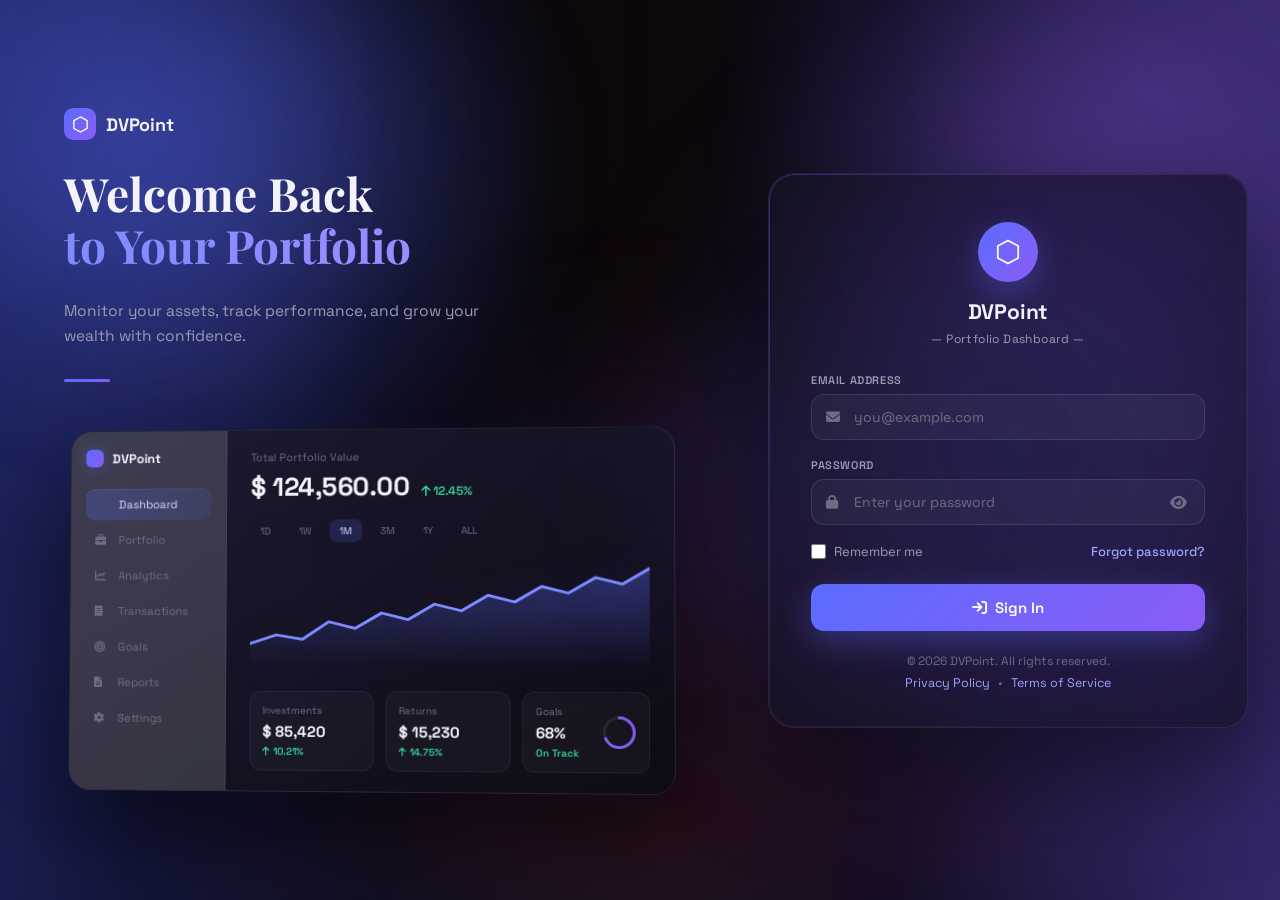
==== index.html @ def669eb "Initial commit" ====
<!DOCTYPE html>
<html lang="id" data-theme="dark">
<head>
  <meta charset="UTF-8" />
  <meta name="viewport" content="width=device-width, initial-scale=1.0, viewport-fit=cover" />
  <title>DVPoint — Sign In</title>
  <link rel="stylesheet" href="https://cdnjs.cloudflare.com/ajax/libs/font-awesome/6.4.0/css/all.min.css">
  <link href="https://fonts.googleapis.com/css2?family=Playfair+Display:wght@600;700&family=Space+Grotesk:wght@400;500;600;700&family=JetBrains+Mono:wght@400;500;600&display=swap" rel="stylesheet">
  <style>
:root {
  --primary: #5b6cff;
  --primary-2: #8b5cf6;
  --success: #34d399;

  --text: #f4f3fb;
  --text-muted: #9d9bb3;
  --text-faint: #6f6d84;

  /* Background */
  --bg-dark: #050509;
  --bg-mid: #0b0a16;
  --bg-light: #131326;

  /* Panel */
  --panel-bg: rgba(12, 11, 20, 0.82);
  --card-bg: rgba(18, 17, 28, 0.72);

  --card-border: rgba(255,255,255,.08);
  --input-bg: rgba(255,255,255,.04);
  --input-border: rgba(255,255,255,.10);

  --shadow-card: 0 40px 100px rgba(0,0,0,.55);
  --shadow-btn: 0 10px 32px rgba(91,108,255,.35);
}

html{
    overflow-x:hidden;
    width:100%;
}

*{
    margin:0;
    padding:0;
    box-sizing:border-box;
}

body{
    font-family:'Space Grotesk',sans-serif;
    min-height:100vh;
    color:var(--text);
    overflow-x:hidden;

    background:
        radial-gradient(circle at 10% 15%,
            rgba(91,108,255,.28),
            transparent 32%),

        radial-gradient(circle at 90% 10%,
            rgba(139,92,246,.24),
            transparent 30%),

        radial-gradient(circle at 50% 100%,
            rgba(91,108,255,.10),
            transparent 45%),

        linear-gradient(
            90deg,
            #171c4d 0%,
            #090915 30%,
            #0d0707 50%,
            #0d0a18 70%,
            #2d2158 100%
        );

}

.serif{
    font-family:'Playfair Display',serif;
}

.mono{
    font-family:'JetBrains Mono',monospace;
}
body::before{
    content:'';
    position:fixed;
    inset:0;
    pointer-events:none;
    z-index:-1;

    background:
        radial-gradient(circle at 18% 18%,
            rgba(91,108,255,.25),
            transparent 24%),

        radial-gradient(circle at 82% 18%,
            rgba(139,92,246,.20),
            transparent 22%),

        radial-gradient(circle at 50% 100%,
            rgba(250, 1, 1, 0.1),
            transparent 45%);

    filter:blur(60px);
}

    /* ===== AMBIENT BACKGROUND ===== */
    .bg-scene { position: fixed; inset: 0; z-index: 0; overflow: hidden; pointer-events: none; }
    .orb { position: absolute; border-radius: 50%; filter: blur(90px); opacity: 0.55; }
    .orb-1 { width: 480px; height: 480px; background: rgba(91,108,255,0.28); top: -160px; left: -140px; }
    .orb-2 { width: 420px; height: 420px; background: rgba(139,92,246,0.22); bottom: -180px; right: -120px; }
    .orb-3 { width: 360px; height: 360px; background: rgba(91,108,255,0.14); top: 40%; right: 20%; }

    /* ===== LAYOUT ===== */
    .page-container {
      position: relative; z-index: 1;
      min-height: 100vh;
      display: grid;
      grid-template-columns: 1.15fr 0.85fr;
      align-items: stretch;
    }

    /* ===== LEFT PANEL ===== */
    .left-panel {
      padding: 56px 64px;
      display: flex;
      flex-direction: column;
      justify-content: center;
      gap: 28px;
    }

    .brand-mark {
      display: flex; align-items: center; gap: 10px;
      font-weight: 700; font-size: 18px; letter-spacing: -0.2px;
    }
    .brand-mark .mark-icon {
      width: 32px; height: 32px; border-radius: 9px;
      background: linear-gradient(135deg, #5b6cff, #8b5cf6);
      display: flex; align-items: center; justify-content: center;
    }
    .brand-mark .mark-icon svg { width: 17px; height: 17px; }

    .headline { line-height: 1.12; }
    .headline .line1 {
      display: block; font-size: 46px; font-weight: 700; color: var(--text);
    }
    .headline .line2 {
      display: block; font-size: 46px; font-weight: 700;
      background: linear-gradient(90deg, #7d8bff, #b18cff);
      -webkit-background-clip: text; background-clip: text; color: transparent;
    }

    .tagline { font-size: 15.5px; color: var(--text-muted); max-width: 420px; line-height: 1.6; }

    .mini-divider { width: 46px; height: 3px; border-radius: 3px; background: linear-gradient(90deg, #5b6cff, #8b5cf6); margin: 2px 0 6px; }

/* ==========================================
   DASHBOARD MOCK
========================================== */

.mock-wrap{
    perspective:1800px;
    margin-top:12px;
    position:relative;
}

.mock-wrap::before{
    content:"";
    position:absolute;
    inset:-80px;

    background:
        radial-gradient(circle at 25% 40%,
            rgba(91,108,255,.14),
            transparent 35%),

        radial-gradient(circle at 85% 20%,
            rgba(139,92,246,.12),
            transparent 28%);

    filter:blur(70px);
    z-index:-1;
}

.mock-card{
    display:flex;
    overflow:hidden;

    max-width:820px;

    background:
        linear-gradient(
            145deg,
            rgba(28,26,48,.95),
            rgba(12,11,20,.92)
        );

    backdrop-filter:blur(20px);

    border:1px solid rgba(255,255,255,.08);
    border-radius:22px;

    box-shadow:
        0 35px 90px rgba(0,0,0,.55),
        0 0 60px rgba(91,108,255,.06);

    transform:
        rotateY(-5deg)
        rotateX(2deg);

    transition:.35s ease;
}

.mock-card:hover{
    transform:
        rotateY(-3deg)
        rotateX(1deg)
        translateY(-6px);

    box-shadow:
        0 50px 120px rgba(0,0,0,.6),
        0 0 80px rgba(91,108,255,.10);
}

/* ==========================================
   SIDEBAR
========================================== */

.mock-sidebar{
    width:160px;
    flex-shrink:0;

    padding:18px 15px;

    background:
        rgba(255, 255, 255, 0.144);

    border-right:
        1px solid rgba(255,255,255,.06);
}

.mock-brand{
    display:flex;
    align-items:center;
    gap:9px;

    margin-bottom:22px;

    font-size:13px;
    font-weight:700;
}

.mock-brand .dot{
    width:18px;
    height:18px;

    border-radius:6px;

    background:
        linear-gradient(
            135deg,
            #5b6cff,
            #8b5cf6
        );

    box-shadow:
        0 0 15px rgba(91,108,255,.35);
}

/* ==========================================
   NAVIGATION
========================================== */

.mock-nav-item{
    display:flex;
    align-items:center;
    gap:10px;

    padding:9px 10px;
    margin-bottom:4px;

    border-radius:9px;

    font-size:11.5px;

    color:var(--text-faint);

    transition:.25s;
}

.mock-nav-item i{
    width:14px;
    font-size:11px;
}

.mock-nav-item:hover{
    background:rgba(255,255,255,.04);
    color:#d5dbff;
}

.mock-nav-item.active{
    background:
        linear-gradient(
            90deg,
            rgba(91,108,255,.24),
            rgba(91,108,255,.12)
        );

    color:#d9deff;

    box-shadow:
        inset 0 1px 0 rgba(255,255,255,.05);
}

/* ==========================================
   CONTENT
========================================== */

.mock-main{
    flex:1;
    min-width:0;

    padding:20px 24px;
}

.mock-label{
    font-size:11px;
    color:var(--text-faint);
    margin-bottom:6px;
}

.mock-value-row{
    display:flex;
    align-items:baseline;
    gap:12px;

    margin-bottom:16px;
}

.mock-value{
    font-size:26px;
    font-weight:700;
    letter-spacing:-.5px;
}

.mock-delta{
    color:var(--success);
    font-size:12px;
    font-weight:600;
}

/* ==========================================
   TABS
========================================== */

.mock-tabs{
    display:flex;
    gap:8px;

    margin-bottom:16px;
}

.mock-tab{
    padding:5px 10px;

    border-radius:8px;

    font-size:10px;

    color:var(--text-faint);

    transition:.25s;
}

.mock-tab.active{
    background:
        rgba(91,108,255,.18);

    color:#d8ddff;
}

/* ==========================================
   CHART
========================================== */

.mock-chart{
    width:100%;
    height:110px;

    margin-bottom:18px;

    filter:
        drop-shadow(0 12px 24px rgba(91,108,255,.18));
}

/* ==========================================
   STATS
========================================== */

.mock-stats{
    display:grid;
    grid-template-columns:repeat(3,1fr);
    gap:12px;
}

.mock-stat{
    padding:12px;

    border-radius:12px;

    background:
        rgba(255,255,255,.03);

    border:
        1px solid rgba(255,255,255,.06);

    transition:.25s;
}

.mock-stat:hover{
    transform:translateY(-2px);

    border-color:
        rgba(91,108,255,.18);

    background:
        rgba(255,255,255,.04);
}

.mock-stat .s-label{
    font-size:10px;
    color:var(--text-faint);
    margin-bottom:5px;
}

.mock-stat .s-value{
    font-size:15px;
    font-weight:700;
}

.mock-stat .s-delta{
    margin-top:4px;

    font-size:10px;

    color:var(--success);

    font-weight:600;
}

.mock-stat.goal{
    display:flex;
    align-items:center;
    justify-content:space-between;
}

.mock-ring{
    width:34px;
    height:34px;
}

    /* ===== RIGHT PANEL / LOGIN CARD ===== */
    .right-panel {
      display: flex; align-items: center; justify-content: center;
      padding: 40px 32px;
    }

    .login-card {
      position: relative;
      width: 100%; max-width: 500px;
      background: var(--card-bg);
      backdrop-filter: blur(28px) saturate(160%);
      -webkit-backdrop-filter: blur(28px) saturate(160%);
      border: 1px solid var(--card-border);
      border-radius: 26px;
      box-shadow: var(--shadow-card);
      padding: 48px 42px 36px;  
      animation: cardIn 0.6s cubic-bezier(0.22,1,0.36,1) forwards;
    }
    .login-card::before {
    content: "";
    position: absolute;

    top: -120px;
    left: -120px;
    right: -120px;
    bottom: -120px;

    background: radial-gradient(
        circle,
        rgba(91,108,255,0.20) 0%,
        rgba(139,92,246,0.15) 35%,
        transparent 70%
    );

    filter: blur(80px);
    z-index: -1;
    pointer-events: none;
}
.login-card::after {
    content: "";
    position: absolute;
    inset: 0;
    border-radius: inherit;
    padding: 1px;

    background: linear-gradient(
        135deg,
        rgba(91,108,255,.35),
        rgba(139,92,246,.15),
        transparent
    );

    -webkit-mask:
        linear-gradient(#fff 0 0) content-box,
        linear-gradient(#fff 0 0);
    -webkit-mask-composite: xor;
    mask-composite: exclude;

    pointer-events: none;
}

    .card-header { text-align: center; margin-bottom: 26px; }
    .logo-wrap {
      width: 60px; height: 60px; margin: 0 auto 16px;
      background: linear-gradient(135deg, #5b6cff, #8b5cf6);
      border-radius: 50%;
      display: flex; align-items: center; justify-content: center;
      box-shadow: 0 12px 32px rgba(91,108,255,0.35);
    }
    .logo-wrap svg { width: 26px; height: 26px; }
    .card-header h1 { font-size: 21px; font-weight: 700; letter-spacing: -0.2px; margin-bottom: 6px; }
    .card-header p { font-size: 12px; color: var(--text-muted); letter-spacing: 0.4px; }

    .field { margin-bottom: 18px; }
    .field label {
      display: block; font-size: 11px; font-weight: 600; color: var(--text-muted);
      letter-spacing: 0.6px; text-transform: uppercase; margin-bottom: 7px;
    }
    .field-inner { position: relative; }
    .field-inner i.icon {
      position: absolute; left: 15px; top: 50%; transform: translateY(-50%);
      font-size: 14px; color: var(--text-faint); pointer-events: none; transition: color 0.2s;
    }
    .field-inner input {
      width: 100%; padding: 13px 14px 13px 42px;
      background: var(--input-bg); border: 1.5px solid var(--input-border); border-radius: 13px;
      font-size: 14px; font-family: 'Space Grotesk', sans-serif; color: var(--text);
      outline: none; transition: all 0.2s ease;
    }
    .field-inner input::placeholder { color: var(--text-faint); }
    .field-inner input:focus {
      border-color: var(--primary); background: rgba(91,108,255,0.06);
      box-shadow: 0 0 0 4px rgba(91,108,255,0.14);
    }
    .field-inner:focus-within i.icon { color: var(--primary); }

    .toggle-pw {
      position: absolute; right: 14px; top: 50%; transform: translateY(-50%);
      cursor: pointer; color: var(--text-faint); font-size: 15px; padding: 4px;
      transition: color 0.2s;
    }
    .toggle-pw:hover { color: var(--primary); }
    .field-inner input[type="password"], .field-inner input[type="text"] { padding-right: 44px; }

    .row-meta {
      display: flex; align-items: center; justify-content: space-between;
      margin-bottom: 24px; font-size: 13px;
    }
    .check-label { display: flex; align-items: center; gap: 8px; color: var(--text-muted); cursor: pointer; }
    .check-label:hover { color: var(--text); }
    .check-label input { accent-color: var(--primary); width: 15px; height: 15px; }
    .link-forgot { color: #9aa4ff; text-decoration: none; font-weight: 500; font-size: 13px; }
    .link-forgot:hover { opacity: 0.8; }

    .btn-login {
      width: 100%; padding: 14px;
      background: linear-gradient(135deg, #5b6cff, #8b5cf6);
      color: white; font-family: 'Space Grotesk', sans-serif; font-size: 15px; font-weight: 600;
      border: none; border-radius: 13px; cursor: pointer;
      box-shadow: var(--shadow-btn);
      position: relative; overflow: hidden;
      transition: transform 0.2s, box-shadow 0.2s, opacity 0.2s;
    }
    .btn-login::before {
      content: ''; position: absolute; inset: 0;
      background: linear-gradient(90deg, transparent, rgba(255,255,255,0.2), transparent);
      transform: translateX(-100%); transition: transform 0.5s ease;
    }
    .btn-login:hover::before { transform: translateX(100%); }
    .btn-login:hover { transform: translateY(-2px); box-shadow: 0 16px 40px rgba(91,108,255,0.45); }
    .btn-login:active { transform: translateY(0); }
    .btn-login:disabled { opacity: 0.75; cursor: not-allowed; transform: none; }

    .msg {
      font-size: 13px; padding: 10px 14px; border-radius: 12px; margin-top: 14px;
      display: none; align-items: center; gap: 8px; font-weight: 500;
    }
    .msg-error { color: #ff6b7a; background: rgba(239,35,60,0.12); border: 1px solid rgba(239,35,60,0.25); }
    .msg-success { color: #34d399; background: rgba(52,211,153,0.1); border: 1px solid rgba(52,211,153,0.25); }

    .card-footer { text-align: center; margin-top: 22px; }
    .card-footer p { font-size: 12px; color: var(--text-faint); }
    .card-footer .links { margin-top: 6px; font-size: 12.5px; }
    .card-footer .links a { color: #9aa4ff; text-decoration: none; }
    .card-footer .links a:hover { opacity: 0.8; }
    .card-footer .links .sep { color: var(--text-faint); margin: 0 8px; }

    /* ===== FORGOT PASSWORD MODAL ===== */
    .fp-overlay {
      display: none; position: fixed; inset: 0;
      background: rgba(0,0,0,0.6);
      backdrop-filter: blur(6px); -webkit-backdrop-filter: blur(6px);
      z-index: 100; align-items: center; justify-content: center; padding: 16px;
    }
    .fp-modal {
      background: #100f1a; border: 1px solid var(--card-border); border-radius: 22px;
      padding: 30px 26px 22px; width: 100%; max-width: 380px;
      box-shadow: 0 24px 80px rgba(0,0,0,0.5);
      animation: cardIn 0.35s cubic-bezier(0.22,1,0.36,1) forwards;
      position: relative;
    }
    .fp-modal h2 { font-size: 18px; font-weight: 700; color: var(--text); margin-bottom: 6px; }
    .fp-modal p { font-size: 13px; color: var(--text-muted); margin-bottom: 20px; line-height: 1.5; }
    .fp-modal .field { margin-bottom: 16px; }
    .fp-close {
      position: absolute; top: 16px; right: 16px; background: none; border: none;
      color: var(--text-muted); font-size: 18px; cursor: pointer; padding: 4px 8px; border-radius: 8px;
    }
    .fp-close:hover { color: var(--text); }
    .fp-icon {
      width: 50px; height: 50px; border-radius: 15px;
      background: linear-gradient(135deg, #5b6cff, #8b5cf6);
      display: flex; align-items: center; justify-content: center;
      margin-bottom: 16px; box-shadow: 0 8px 24px rgba(91,108,255,0.3);
    }
    .fp-icon i { font-size: 21px; color: white; }
    #fpSubmitBtn {
      width: 100%; padding: 12px;
      background: linear-gradient(135deg, #5b6cff, #8b5cf6);
      color: white; font-family: 'Space Grotesk', sans-serif; font-size: 14px; font-weight: 600;
      border: none; border-radius: 12px; cursor: pointer;
      transition: opacity 0.2s, transform 0.2s; margin-top: 4px;
    }
    #fpSubmitBtn:hover { opacity: 0.9; transform: translateY(-1px); }
    #fpSubmitBtn:disabled { opacity: 0.7; cursor: not-allowed; transform: none; }
    #fpError, #fpSuccess {
      font-size: 12.5px; padding: 9px 13px; border-radius: 10px; margin-bottom: 14px;
      display: none; align-items: center; gap: 7px; font-weight: 500;
    }
    #fpError { color: #ff6b7a; background: rgba(239,35,60,0.12); border: 1px solid rgba(239,35,60,0.25); }
    #fpSuccess { color: #34d399; background: rgba(52,211,153,0.1); border: 1px solid rgba(52,211,153,0.25); align-items: flex-start; line-height: 1.5; }

    @keyframes cardIn { from { opacity: 0; transform: translateY(24px) scale(0.97); } to { opacity: 1; transform: translateY(0) scale(1); } }

    /* ===== RESPONSIVE ===== */
    @media (max-width: 1000px) {
      .page-container { grid-template-columns: 1fr; }
      .left-panel { display: none; }
      .right-panel { min-height: 100vh; padding: 24px 16px; }
    }
    @media (max-width: 420px) {
      .login-card { padding: 28px 20px 22px; border-radius: 22px; }
      .card-header h1 { font-size: 19px; }
      .logo-wrap { width: 52px; height: 52px; }
    }
    @media (prefers-reduced-motion: reduce) {
      *, *::before, *::after { animation-duration: 0.01ms !important; transition-duration: 0.01ms !important; }
    }
  </style>
</head>
<body>

  <div class="bg-scene">
    <div class="orb orb-1"></div>
    <div class="orb orb-2"></div>
    <div class="orb orb-3"></div>
  </div>

  <div class="page-container">

    <!-- LEFT: brand story + dashboard mockup -->
    <div class="left-panel">
      <div class="brand-mark">
        <span class="mark-icon">
          <svg viewBox="0 0 56 56" fill="none" xmlns="http://www.w3.org/2000/svg">
            <path d="M28 3L50 15V41L28 53L6 41V15L28 3Z" stroke="#fff" stroke-width="4.5"/>
          </svg>
        </span>
        DVPoint
      </div>

      <h1 class="headline serif">
        <span class="line1">Welcome Back</span>
        <span class="line2">to Your Portfolio</span>
      </h1>

      <p class="tagline">Monitor your assets, track performance, and grow your wealth with confidence.</p>
      <div class="mini-divider"></div>

      <div class="mock-wrap">
        <div class="mock-card">
          <div class="mock-sidebar">
            <div class="mock-brand"><span class="dot"></span> DVPoint</div>
            <div class="mock-nav-item active"><i class="fas fa-grid-2"></i> Dashboard</div>
            <div class="mock-nav-item"><i class="fas fa-briefcase"></i> Portfolio</div>
            <div class="mock-nav-item"><i class="fas fa-chart-line"></i> Analytics</div>
            <div class="mock-nav-item"><i class="fas fa-receipt"></i> Transactions</div>
            <div class="mock-nav-item"><i class="fas fa-bullseye"></i> Goals</div>
            <div class="mock-nav-item"><i class="fas fa-file-lines"></i> Reports</div>
            <div class="mock-nav-item"><i class="fas fa-gear"></i> Settings</div>
          </div>
          <div class="mock-main">
            <div class="mock-label">Total Portfolio Value</div>
            <div class="mock-value-row">
              <span class="mock-value">$ 124,560.00</span>
              <span class="mock-delta"><i class="fas fa-arrow-up"></i> 12.45%</span>
            </div>
            <div class="mock-tabs">
              <span class="mock-tab">1D</span>
              <span class="mock-tab">1W</span>
              <span class="mock-tab active">1M</span>
              <span class="mock-tab">3M</span>
              <span class="mock-tab">1Y</span>
              <span class="mock-tab">ALL</span>
            </div>
            <svg class="mock-chart" viewBox="0 0 300 100" preserveAspectRatio="none">
              <defs>
                <linearGradient id="chartFill" x1="0" y1="0" x2="0" y2="1">
                  <stop offset="0%" stop-color="#5b6cff" stop-opacity="0.35"/>
                  <stop offset="100%" stop-color="#5b6cff" stop-opacity="0"/>
                </linearGradient>
              </defs>
              <path d="M0,78 L20,70 L40,74 L60,58 L80,64 L100,50 L120,56 L140,42 L160,48 L180,34 L200,40 L220,26 L240,32 L260,18 L280,24 L300,10 L300,100 L0,100 Z" fill="url(#chartFill)"/>
              <path d="M0,78 L20,70 L40,74 L60,58 L80,64 L100,50 L120,56 L140,42 L160,48 L180,34 L200,40 L220,26 L240,32 L260,18 L280,24 L300,10" fill="none" stroke="#7d8bff" stroke-width="2.5" stroke-linecap="round" stroke-linejoin="round"/>
            </svg>
            <div class="mock-stats">
              <div class="mock-stat">
                <div class="s-label">Investments</div>
                <div class="s-value">$ 85,420</div>
                <div class="s-delta"><i class="fas fa-arrow-up"></i> 10.21%</div>
              </div>
              <div class="mock-stat">
                <div class="s-label">Returns</div>
                <div class="s-value">$ 15,230</div>
                <div class="s-delta"><i class="fas fa-arrow-up"></i> 14.75%</div>
              </div>
              <div class="mock-stat goal">
                <div>
                  <div class="s-label">Goals</div>
                  <div class="s-value">68%</div>
                  <div class="s-delta">On Track</div>
                </div>
                <svg class="mock-ring" viewBox="0 0 36 36">
                  <circle cx="18" cy="18" r="15.5" fill="none" stroke="rgba(255,255,255,0.08)" stroke-width="3"/>
                  <circle cx="18" cy="18" r="15.5" fill="none" stroke="#8b5cf6" stroke-width="3" stroke-linecap="round"
                    stroke-dasharray="97.4" stroke-dashoffset="31.2" transform="rotate(-90 18 18)"/>
                </svg>
              </div>
            </div>
          </div>
        </div>
      </div>
    </div>

    <!-- RIGHT: login form -->
    <div class="right-panel">
      <div class="login-card">
        <div class="card-header">
          <div class="logo-wrap">
            <svg viewBox="0 0 56 56" fill="none" xmlns="http://www.w3.org/2000/svg">
              <path d="M28 3L50 15V41L28 53L6 41V15L28 3Z" stroke="#fff" stroke-width="3.6"/>
            </svg>
          </div>
          <h1>DVPoint</h1>
          <p>— Portfolio Dashboard —</p>
        </div>

        <div class="field">
          <label for="email">Email Address</label>
          <div class="field-inner">
            <i class="fas fa-envelope icon"></i>
            <input type="email" id="email" placeholder="you@example.com" autocomplete="email">
          </div>
        </div>

        <div class="field">
          <label for="password">Password</label>
          <div class="field-inner">
            <i class="fas fa-lock icon"></i>
            <input type="password" id="password" placeholder="Enter your password" autocomplete="current-password">
            <span class="toggle-pw" id="togglePassword" role="button" tabindex="0" aria-label="Tampilkan password">
              <i class="fas fa-eye"></i>
            </span>
          </div>
        </div>

        <div class="row-meta">
          <label class="check-label">
            <input type="checkbox" id="remember">
            Remember me
          </label>
          <a href="#" id="forgotPassword" class="link-forgot">Forgot password?</a>
        </div>

        <button class="btn-login" id="loginBtn">
          <i class="fas fa-arrow-right-to-bracket"></i>&nbsp; Sign In
        </button>
        <div class="msg msg-error" id="loginError"></div>
        <div class="msg msg-success" id="loginSuccess"></div>

        <div class="card-footer">
          <p>&copy; 2026 DVPoint. All rights reserved.</p>
          <div class="links">
            <a href="#">Privacy Policy</a><span class="sep">•</span><a href="#">Terms of Service</a>
          </div>
        </div>
      </div>
    </div>

  </div>

  <!-- FORGOT PASSWORD MODAL -->
  <div class="fp-overlay" id="fpModal">
    <div class="fp-modal">
      <button class="fp-close" onclick="closeForgotModal()" aria-label="Tutup"><i class="fas fa-times"></i></button>
      <div class="fp-icon"><i class="fas fa-lock-open"></i></div>
      <h2>Lupa Password?</h2>
      <p>Masukkan email akun Anda untuk mendapatkan petunjuk reset password.</p>
      <div id="fpError"></div>
      <div id="fpSuccess"></div>
      <div class="field">
        <label for="fpEmail" style="display:block;font-size:11px;font-weight:600;color:var(--text-muted);letter-spacing:0.6px;text-transform:uppercase;margin-bottom:7px;">Email</label>
        <div class="field-inner">
          <i class="fas fa-envelope icon"></i>
          <input type="email" id="fpEmail" placeholder="email@domain.com" autocomplete="email"
            onkeydown="if(event.key==='Enter') submitForgotPassword()">
        </div>
      </div>
      <button id="fpSubmitBtn" onclick="submitForgotPassword()">
        <i class="fas fa-paper-plane"></i>&nbsp; Kirim Link Reset
      </button>
    </div>
  </div>

  <script>

    const STORAGE_KEYS = {
      accounts: 'dvpoint_accounts',
      session: 'dvpoint_session',
      remember: 'dvpoint_remembered_email'
    };
    const TEST_ACCOUNTS = [
      { email: 'demo@dvpoint.com', password: 'demo123', role: 'user' }
    ];

    const emailInput = document.getElementById("email");
    const passwordInput = document.getElementById("password");
    const togglePassword = document.getElementById("togglePassword");
    const loginBtn = document.getElementById("loginBtn");
    const loginError = document.getElementById("loginError");
    const loginSuccess = document.getElementById("loginSuccess");
    const rememberCheck = document.getElementById("remember");
    const forgotLink = document.getElementById("forgotPassword");

    function showError(msg) {
      loginError.innerHTML = '<i class="fas fa-circle-exclamation"></i> ' + msg;
      loginError.style.display = "flex";
      loginSuccess.style.display = "none";
      clearTimeout(window.errorTimeout);
      window.errorTimeout = setTimeout(() => { loginError.style.display = "none"; }, 5000);
    }

    function showSuccess(msg) {
      loginSuccess.innerHTML = '<i class="fas fa-circle-check"></i> ' + msg;
      loginSuccess.style.display = "flex";
      loginError.style.display = "none";
    }

    function isValidEmail(email) {
      return /^[^\s@]+@[^\s@]+\.[^\s@]+$/.test(email);
    }

    function getAllAccounts() {
      let stored = [];
      try { stored = JSON.parse(localStorage.getItem(STORAGE_KEYS.accounts) || '[]'); }
      catch (e) { stored = []; }
      return [...TEST_ACCOUNTS, ...stored];
    }

    // ─── LOGIN HANDLER (menggantikan fetch ke API, pakai akun lokal) ───
    async function handleLogin() {
      const email = emailInput.value.trim().toLowerCase();
      const password = passwordInput.value.trim();

      if (!email || !password) { showError("Email dan password harus diisi"); return; }
      if (!isValidEmail(email)) { showError("Format email tidak valid"); return; }

      loginBtn.innerHTML = '<i class="fas fa-spinner fa-spin"></i>&nbsp; Memuat...';
      loginBtn.disabled = true;

      // Simulasi delay request supaya alur & loading state terasa sama
      // seperti login berbasis API (mudah diganti fetch() nyata nanti).
      await new Promise(resolve => setTimeout(resolve, 600));

      try {
        const accounts = getAllAccounts();
        const match = accounts.find(acc => acc.email.toLowerCase() === email && acc.password === password);

        if (!match) {
          throw new Error('Email atau password salah.');
        }

        if (match.status === 'suspended') {
          throw new Error('Akun Anda telah di-suspend. Silakan hubungi administrator.');
        }

        // Simpan sesi (dipakai oleh dashboard.js sebagai guard)
        localStorage.setItem(STORAGE_KEYS.session, JSON.stringify({ email, loggedInAt: Date.now() }));

        if (rememberCheck.checked) {
          localStorage.setItem(STORAGE_KEYS.remember, email);
        } else {
          localStorage.removeItem(STORAGE_KEYS.remember);
        }

        showSuccess('Login berhasil! Mengarahkan...');

        setTimeout(() => {
          window.location.href = 'dashboard.html';
        }, 1200);

      } catch (err) {
        showError(err.message);
        loginBtn.innerHTML = '<i class="fas fa-arrow-right-to-bracket"></i>&nbsp; Sign In';
        loginBtn.disabled = false;
      }
    }

    // ─── FORGOT PASSWORD ───────────────────────────────────────────
    function openForgotModal() {
      const email = emailInput.value.trim();
      const fpEmail = document.getElementById("fpEmail");
      if (email && isValidEmail(email)) fpEmail.value = email;
      document.getElementById("fpError").style.display = "none";
      document.getElementById("fpSuccess").style.display = "none";
      document.getElementById("fpSubmitBtn").style.display = "block";
      document.getElementById("fpSubmitBtn").disabled = false;
      document.getElementById("fpSubmitBtn").innerHTML = '<i class="fas fa-paper-plane"></i>&nbsp; Kirim Link Reset';
      document.getElementById("fpModal").style.display = "flex";
      fpEmail.focus();
    }

    function closeForgotModal() {
      document.getElementById("fpModal").style.display = "none";
    }

    async function submitForgotPassword() {
      const email = document.getElementById("fpEmail").value.trim();
      const fpError = document.getElementById("fpError");
      const fpSucc = document.getElementById("fpSuccess");
      const fpBtn = document.getElementById("fpSubmitBtn");

      fpError.style.display = "none";
      fpSucc.style.display = "none";

      if (!email) {
        fpError.innerHTML = '<i class="fas fa-circle-exclamation"></i> Masukkan email Anda';
        fpError.style.display = "flex";
        return;
      }
      if (!isValidEmail(email)) {
        fpError.innerHTML = '<i class="fas fa-circle-exclamation"></i> Format email tidak valid';
        fpError.style.display = "flex";
        return;
      }

      fpBtn.innerHTML = '<i class="fas fa-spinner fa-spin"></i>&nbsp; Memproses...';
      fpBtn.disabled = true;

      await new Promise(resolve => setTimeout(resolve, 1000));

      fpSucc.innerHTML = `
        <i class="fas fa-circle-info" style="flex-shrink:0;margin-top:1px;"></i>
        <span>
          Untuk mereset password, hubungi <strong>Admin DVPoint</strong> Anda.
          <br><small style="opacity:0.8;margin-top:4px;display:block;">Email: <strong>${email}</strong></small>
        </span>`;
      fpSucc.style.display = "flex";
      fpBtn.style.display = "none";
    }

    function loadRememberedEmail() {
      const remembered = localStorage.getItem(STORAGE_KEYS.remember);
      if (remembered) {
        emailInput.value = remembered;
        rememberCheck.checked = true;
      }
    }

    document.addEventListener("DOMContentLoaded", () => {
      window.closeForgotModal = closeForgotModal;
      window.submitForgotPassword = submitForgotPassword;

      loadRememberedEmail();

      loginBtn.addEventListener("click", handleLogin);
      forgotLink.addEventListener("click", (e) => { e.preventDefault(); openForgotModal(); });

      document.addEventListener("keydown", (e) => {
        if (e.key === "Enter") {
          if (document.activeElement === emailInput || document.activeElement === passwordInput) {
            handleLogin();
          }
        }
        if (e.key === "Escape") closeForgotModal();
      });

      document.getElementById("fpModal").addEventListener("click", (e) => {
        if (e.target === document.getElementById("fpModal")) closeForgotModal();
      });

      togglePassword.addEventListener("click", () => {
        const show = passwordInput.type === "password";
        passwordInput.type = show ? "text" : "password";
        togglePassword.innerHTML = show ? '<i class="fas fa-eye-slash"></i>' : '<i class="fas fa-eye"></i>';
      });
    });
  </script>
</body>
</html>
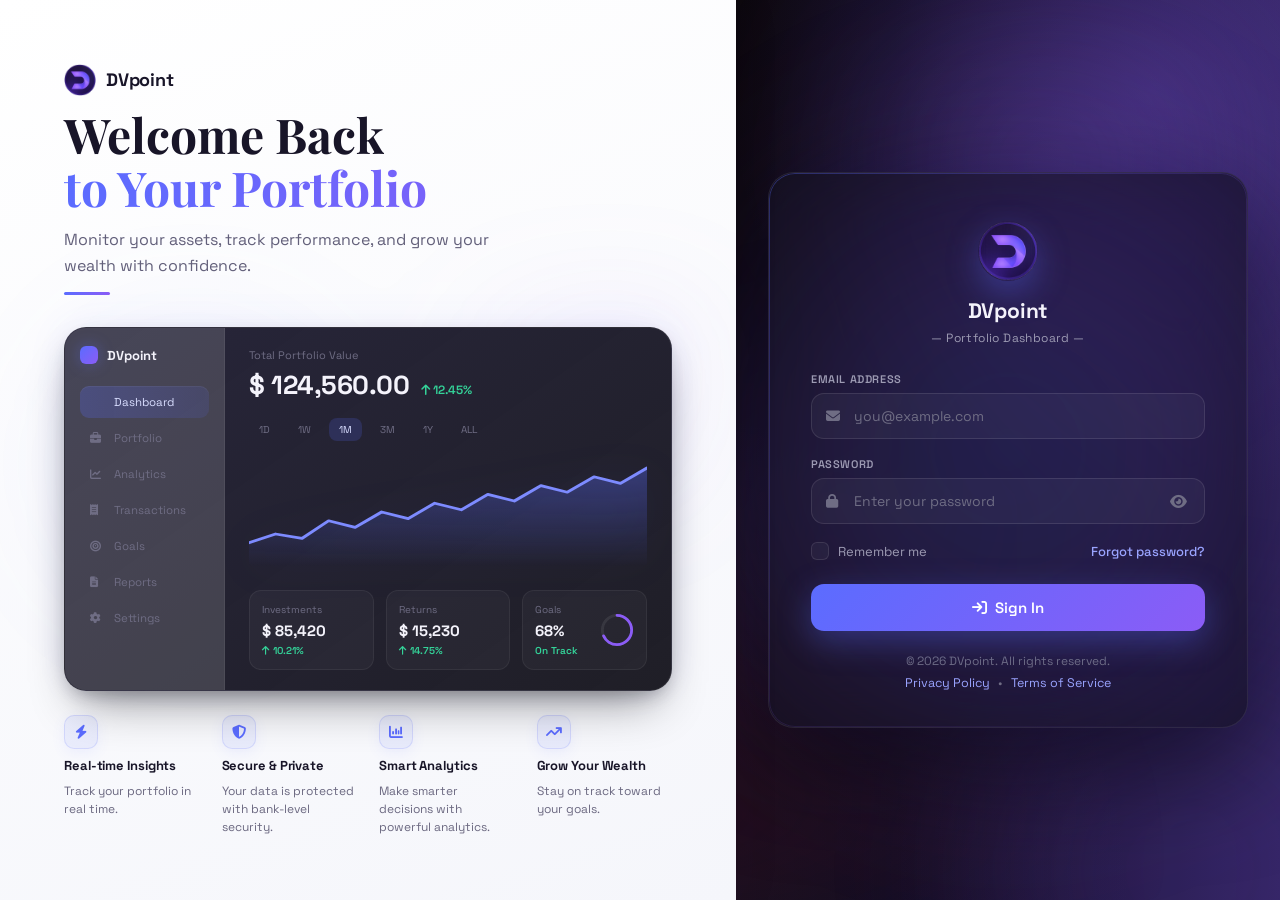
==== commit 8d6cd18d: "Update dashboard" ====
--- a/index.html
+++ b/index.html
@@ -3,7 +3,7 @@
 <head>
   <meta charset="UTF-8" />
   <meta name="viewport" content="width=device-width, initial-scale=1.0, viewport-fit=cover" />
-  <title>DVPoint — Sign In</title>
+  <title>DVpoint — Sign In</title>
   <link rel="stylesheet" href="https://cdnjs.cloudflare.com/ajax/libs/font-awesome/6.4.0/css/all.min.css">
   <link href="https://fonts.googleapis.com/css2?family=Playfair+Display:wght@600;700&family=Space+Grotesk:wght@400;500;600;700&family=JetBrains+Mono:wght@400;500;600&display=swap" rel="stylesheet">
   <style>
@@ -120,37 +120,42 @@
       align-items: stretch;
     }
 
-    /* ===== LEFT PANEL ===== */
+    /* ===== LEFT PANEL — kanvas putih, kontras dengan panel login gelap ===== */
     .left-panel {
-      padding: 56px 64px;
+      padding: 22px 64px;
       display: flex;
       flex-direction: column;
       justify-content: center;
-      gap: 28px;
+      gap: 12px;
+      background: linear-gradient(160deg, #ffffff 0%, #f5f6fb 100%);
+      position: relative;
+      z-index: 2;
+      box-shadow: 8px 0 40px rgba(20,20,45,.06);
+      overflow-y: auto;
     }
 
     .brand-mark {
       display: flex; align-items: center; gap: 10px;
       font-weight: 700; font-size: 18px; letter-spacing: -0.2px;
+      color: #181528;
     }
     .brand-mark .mark-icon {
-      width: 32px; height: 32px; border-radius: 9px;
-      background: linear-gradient(135deg, #5b6cff, #8b5cf6);
+      width: 32px; height: 32px;
       display: flex; align-items: center; justify-content: center;
     }
-    .brand-mark .mark-icon svg { width: 17px; height: 17px; }
+    .brand-mark .mark-icon img { width: 100%; height: 100%; object-fit: contain; }
 
     .headline { line-height: 1.12; }
     .headline .line1 {
-      display: block; font-size: 46px; font-weight: 700; color: var(--text);
+      display: block; font-size: 48px; font-weight: 700; color: #181528;
     }
     .headline .line2 {
-      display: block; font-size: 46px; font-weight: 700;
-      background: linear-gradient(90deg, #7d8bff, #b18cff);
+      display: block; font-size: 48px; font-weight: 700;
+      background: linear-gradient(90deg, #5b6cff, #8b5cf6);
       -webkit-background-clip: text; background-clip: text; color: transparent;
     }
 
-    .tagline { font-size: 15.5px; color: var(--text-muted); max-width: 420px; line-height: 1.6; }
+    .tagline { font-size: 16px; color: #63607a; max-width: 440px; line-height: 1.6; }
 
     .mini-divider { width: 46px; height: 3px; border-radius: 3px; background: linear-gradient(90deg, #5b6cff, #8b5cf6); margin: 2px 0 6px; }
 
@@ -160,26 +165,71 @@
 
 .mock-wrap{
     perspective:1800px;
-    margin-top:12px;
+    margin-top:14px;
     position:relative;
 }
 
 .mock-wrap::before{
     content:"";
     position:absolute;
-    inset:-80px;
+    inset:-45px;
+    pointer-events:none;
 
     background:
         radial-gradient(circle at 25% 40%,
-            rgba(91,108,255,.14),
+            rgba(91,108,255,.09),
             transparent 35%),
 
         radial-gradient(circle at 85% 20%,
-            rgba(139,92,246,.12),
+            rgba(139,92,246,.07),
             transparent 28%);
 
-    filter:blur(70px);
+    filter:blur(50px);
     z-index:-1;
+}
+
+/* ===== FEATURE HIGHLIGHTS (baris 4 kolom di bawah mockup) ===== */
+.feature-row{
+    display:grid;
+    grid-template-columns:repeat(4, 1fr);
+    gap:22px;
+    margin-top:12px;
+}
+.feature-item{
+    display:flex;
+    flex-direction:column;
+    gap:8px;
+    transition:transform 220ms cubic-bezier(.4,0,.2,1);
+}
+.feature-item:hover{
+    transform:translateY(-2px);
+}
+.feature-icon{
+    width:34px; height:34px;
+    border-radius:10px;
+    display:flex; align-items:center; justify-content:center;
+    background:rgba(91,108,255,.09);
+    border:1px solid rgba(91,108,255,.16);
+    box-shadow:0 4px 14px rgba(91,108,255,.08);
+    color:#5b6cff;
+    font-size:14px;
+    transition:background 220ms ease, border-color 220ms ease, box-shadow 220ms ease;
+}
+.feature-item:hover .feature-icon{
+    background:rgba(91,108,255,.15);
+    border-color:rgba(91,108,255,.3);
+    box-shadow:0 8px 20px rgba(91,108,255,.18);
+}
+.feature-item h4{
+    font-size:13px;
+    font-weight:700;
+    color:#181528;
+    letter-spacing:-.1px;
+}
+.feature-item p{
+    font-size:12px;
+    color:#6b6880;
+    line-height:1.5;
 }
 
 .mock-card{
@@ -201,25 +251,22 @@
     border-radius:22px;
 
     box-shadow:
-        0 35px 90px rgba(0,0,0,.55),
-        0 0 60px rgba(91,108,255,.06);
-
-    transform:
-        rotateY(-5deg)
-        rotateX(2deg);
+        0 24px 48px -16px rgba(0,0,0,.45),
+        0 8px 20px -8px rgba(0,0,0,.3),
+        0 0 40px rgba(91,108,255,.08);
+
+    transform: none;
 
     transition:.35s ease;
 }
 
 .mock-card:hover{
-    transform:
-        rotateY(-3deg)
-        rotateX(1deg)
-        translateY(-6px);
+    transform: translateY(-6px);
 
     box-shadow:
-        0 50px 120px rgba(0,0,0,.6),
-        0 0 80px rgba(91,108,255,.10);
+        0 32px 60px -16px rgba(0,0,0,.5),
+        0 10px 24px -8px rgba(0,0,0,.32),
+        0 0 50px rgba(91,108,255,.10);
 }
 
 /* ==========================================
@@ -473,7 +520,7 @@
       -webkit-backdrop-filter: blur(28px) saturate(160%);
       border: 1px solid var(--card-border);
       border-radius: 26px;
-      box-shadow: var(--shadow-card);
+      box-shadow: var(--shadow-card), 0 0 70px rgba(91,108,255,.05);
       padding: 48px 42px 36px;  
       animation: cardIn 0.6s cubic-bezier(0.22,1,0.36,1) forwards;
     }
@@ -523,12 +570,11 @@
     .card-header { text-align: center; margin-bottom: 26px; }
     .logo-wrap {
       width: 60px; height: 60px; margin: 0 auto 16px;
-      background: linear-gradient(135deg, #5b6cff, #8b5cf6);
       border-radius: 50%;
       display: flex; align-items: center; justify-content: center;
       box-shadow: 0 12px 32px rgba(91,108,255,0.35);
     }
-    .logo-wrap svg { width: 26px; height: 26px; }
+    .logo-wrap img { width: 100%; height: 100%; object-fit: contain; }
     .card-header h1 { font-size: 21px; font-weight: 700; letter-spacing: -0.2px; margin-bottom: 6px; }
     .card-header p { font-size: 12px; color: var(--text-muted); letter-spacing: 0.4px; }
 
@@ -567,9 +613,25 @@
       display: flex; align-items: center; justify-content: space-between;
       margin-bottom: 24px; font-size: 13px;
     }
-    .check-label { display: flex; align-items: center; gap: 8px; color: var(--text-muted); cursor: pointer; }
+    .check-label { display: flex; align-items: center; gap: 9px; color: var(--text-muted); cursor: pointer; user-select: none; }
     .check-label:hover { color: var(--text); }
-    .check-label input { accent-color: var(--primary); width: 15px; height: 15px; }
+    .check-label input { position: absolute; opacity: 0; width: 0; height: 0; }
+    .check-box {
+      width: 18px; height: 18px; border-radius: 6px; flex-shrink: 0;
+      border: 1.5px solid var(--input-border); background: var(--input-bg);
+      display: flex; align-items: center; justify-content: center;
+      transition: background 0.18s ease, border-color 0.18s ease, transform 0.12s ease;
+    }
+    .check-box svg {
+      width: 11px; height: 11px; opacity: 0; transform: scale(0.5);
+      transition: opacity 0.15s ease, transform 0.15s ease;
+    }
+    .check-label input:checked ~ .check-box {
+      background: linear-gradient(135deg, #5b6cff, #8b5cf6); border-color: transparent;
+    }
+    .check-label input:checked ~ .check-box svg { opacity: 1; transform: scale(1); }
+    .check-label input:focus-visible ~ .check-box { box-shadow: 0 0 0 3px rgba(91,108,255,0.25); }
+    .check-label:active .check-box { transform: scale(0.9); }
     .link-forgot { color: #9aa4ff; text-decoration: none; font-weight: 500; font-size: 13px; }
     .link-forgot:hover { opacity: 0.8; }
 
@@ -653,6 +715,33 @@
 
     @keyframes cardIn { from { opacity: 0; transform: translateY(24px) scale(0.97); } to { opacity: 1; transform: translateY(0) scale(1); } }
 
+    /* ===== ENTRANCE ANIMATION: panel kiri (brand, headline, tagline,
+       mockup, kotak fitur) — supaya seluruh halaman terasa "hidup"
+       serentak dengan kartu login, bukan cuma sisi kanan saja. ===== */
+    @keyframes fadeInUp {
+      from { opacity: 0; transform: translateY(18px); }
+      to { opacity: 1; transform: translateY(0); }
+    }
+    @keyframes fadeIn {
+      from { opacity: 0; }
+      to { opacity: 1; }
+    }
+    .brand-mark, .headline .line1, .headline .line2, .tagline, .mini-divider, .mock-wrap {
+      opacity: 0;
+      animation: fadeInUp 0.7s cubic-bezier(0.22,1,0.36,1) forwards;
+    }
+    .brand-mark   { animation-delay: 0.05s; }
+    .headline .line1 { animation-delay: 0.12s; }
+    .headline .line2 { animation-delay: 0.18s; }
+    .tagline      { animation-delay: 0.26s; }
+    .mini-divider { animation-delay: 0.32s; }
+    .mock-wrap    { animation-delay: 0.4s; }
+    .feature-item { opacity: 0; animation: fadeIn 0.6s ease forwards; }
+    .feature-item:nth-child(1) { animation-delay: 0.6s; }
+    .feature-item:nth-child(2) { animation-delay: 0.68s; }
+    .feature-item:nth-child(3) { animation-delay: 0.76s; }
+    .feature-item:nth-child(4) { animation-delay: 0.84s; }
+
     /* ===== RESPONSIVE ===== */
     @media (max-width: 1000px) {
       .page-container { grid-template-columns: 1fr; }
@@ -683,11 +772,9 @@
     <div class="left-panel">
       <div class="brand-mark">
         <span class="mark-icon">
-          <svg viewBox="0 0 56 56" fill="none" xmlns="http://www.w3.org/2000/svg">
-            <path d="M28 3L50 15V41L28 53L6 41V15L28 3Z" stroke="#fff" stroke-width="4.5"/>
-          </svg>
+          <img src="logo.png" alt="DVpoint"/>
         </span>
-        DVPoint
+        DVpoint
       </div>
 
       <h1 class="headline serif">
@@ -701,7 +788,7 @@
       <div class="mock-wrap">
         <div class="mock-card">
           <div class="mock-sidebar">
-            <div class="mock-brand"><span class="dot"></span> DVPoint</div>
+            <div class="mock-brand"><span class="dot"></span> DVpoint</div>
             <div class="mock-nav-item active"><i class="fas fa-grid-2"></i> Dashboard</div>
             <div class="mock-nav-item"><i class="fas fa-briefcase"></i> Portfolio</div>
             <div class="mock-nav-item"><i class="fas fa-chart-line"></i> Analytics</div>
@@ -761,6 +848,29 @@
           </div>
         </div>
       </div>
+
+      <div class="feature-row">
+        <div class="feature-item">
+          <div class="feature-icon"><i class="fas fa-bolt"></i></div>
+          <h4>Real-time Insights</h4>
+          <p>Track your portfolio in real time.</p>
+        </div>
+        <div class="feature-item">
+          <div class="feature-icon"><i class="fas fa-shield-halved"></i></div>
+          <h4>Secure &amp; Private</h4>
+          <p>Your data is protected with bank-level security.</p>
+        </div>
+        <div class="feature-item">
+          <div class="feature-icon"><i class="fas fa-chart-column"></i></div>
+          <h4>Smart Analytics</h4>
+          <p>Make smarter decisions with powerful analytics.</p>
+        </div>
+        <div class="feature-item">
+          <div class="feature-icon"><i class="fas fa-arrow-trend-up"></i></div>
+          <h4>Grow Your Wealth</h4>
+          <p>Stay on track toward your goals.</p>
+        </div>
+      </div>
     </div>
 
     <!-- RIGHT: login form -->
@@ -768,11 +878,9 @@
       <div class="login-card">
         <div class="card-header">
           <div class="logo-wrap">
-            <svg viewBox="0 0 56 56" fill="none" xmlns="http://www.w3.org/2000/svg">
-              <path d="M28 3L50 15V41L28 53L6 41V15L28 3Z" stroke="#fff" stroke-width="3.6"/>
-            </svg>
+            <img src="logo.png" alt="DVpoint"/>
           </div>
-          <h1>DVPoint</h1>
+          <h1>DVpoint</h1>
           <p>— Portfolio Dashboard —</p>
         </div>
 
@@ -798,6 +906,7 @@
         <div class="row-meta">
           <label class="check-label">
             <input type="checkbox" id="remember">
+            <span class="check-box"><svg viewBox="0 0 24 24" fill="none" stroke="#fff" stroke-width="3" stroke-linecap="round" stroke-linejoin="round"><path d="M20 6L9 17l-5-5"/></svg></span>
             Remember me
           </label>
           <a href="#" id="forgotPassword" class="link-forgot">Forgot password?</a>
@@ -810,7 +919,7 @@
         <div class="msg msg-success" id="loginSuccess"></div>
 
         <div class="card-footer">
-          <p>&copy; 2026 DVPoint. All rights reserved.</p>
+          <p>&copy; 2026 DVpoint. All rights reserved.</p>
           <div class="links">
             <a href="#">Privacy Policy</a><span class="sep">•</span><a href="#">Terms of Service</a>
           </div>
@@ -983,7 +1092,7 @@
       fpSucc.innerHTML = `
         <i class="fas fa-circle-info" style="flex-shrink:0;margin-top:1px;"></i>
         <span>
-          Untuk mereset password, hubungi <strong>Admin DVPoint</strong> Anda.
+          Untuk mereset password, hubungi <strong>Admin DVpoint</strong> Anda.
           <br><small style="opacity:0.8;margin-top:4px;display:block;">Email: <strong>${email}</strong></small>
         </span>`;
       fpSucc.style.display = "flex";
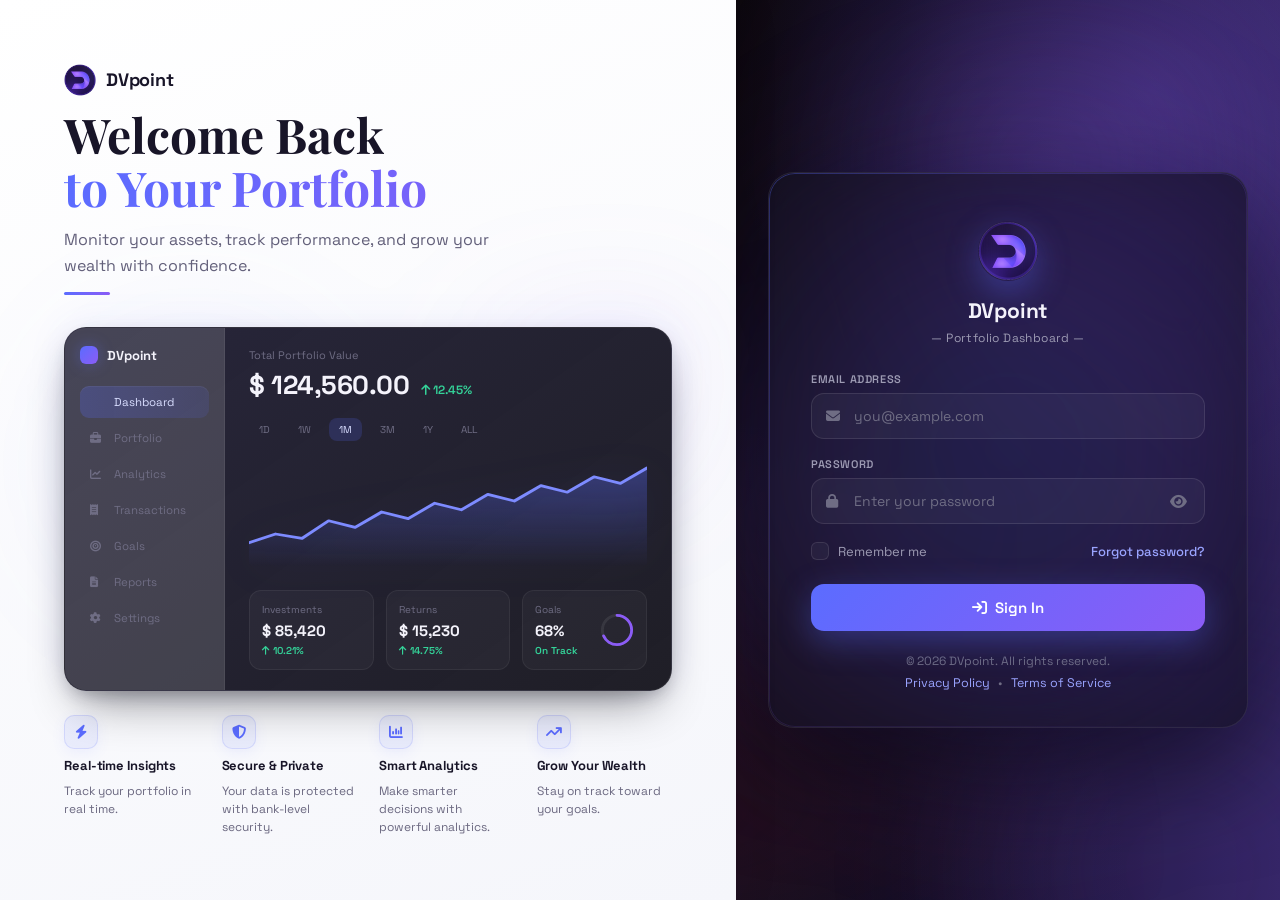
==== commit 82056fd0: "Update Dashboard" ====
--- a/index.html
+++ b/index.html
@@ -772,7 +772,7 @@
     <div class="left-panel">
       <div class="brand-mark">
         <span class="mark-icon">
-          <img src="logo.png" alt="DVpoint"/>
+          <img src="logo.png" alt="DVpoint" width="60" height="60"/>
         </span>
         DVpoint
       </div>
@@ -878,7 +878,7 @@
       <div class="login-card">
         <div class="card-header">
           <div class="logo-wrap">
-            <img src="logo.png" alt="DVpoint"/>
+            <img src="logo.png" alt="DVpoint" width="60" height="60"/>
           </div>
           <h1>DVpoint</h1>
           <p>— Portfolio Dashboard —</p>
